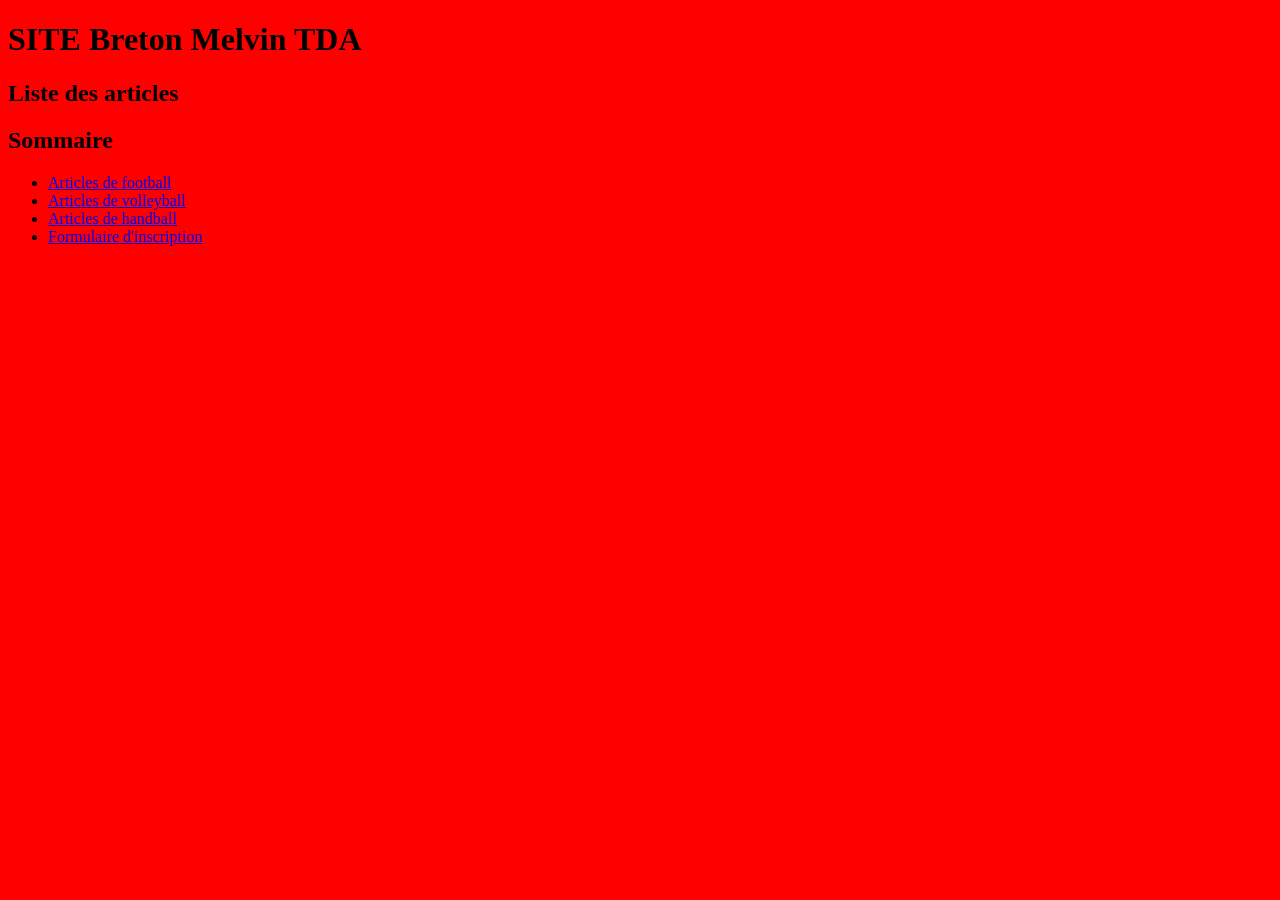
==== index.html @ 1b922bc9 "Add files via upload Premier export" ====
<!DOCTYPE html>
<html>
<head>
	<meta charset="utf-8">
	<meta name="viewport" content="width=device-width, initial-scale=1">
	<h1> SITE Breton Melvin TDA </h1>
	<body bgcolor="red">
		<h2> Liste des articles</h2>
	<h2> Sommaire</h2>
	<ul>
		<li><a href="foot.html"> Articles de football </a></li>
		<li><a href="volley.html"> Articles de volleyball </a></li>
		<li><a href="hand.html"> Articles de handball </a></li>
		<li><a href="formulaire.html"> Formulaire d'inscription </a></li>
</head>
<body>

</body>
</html>
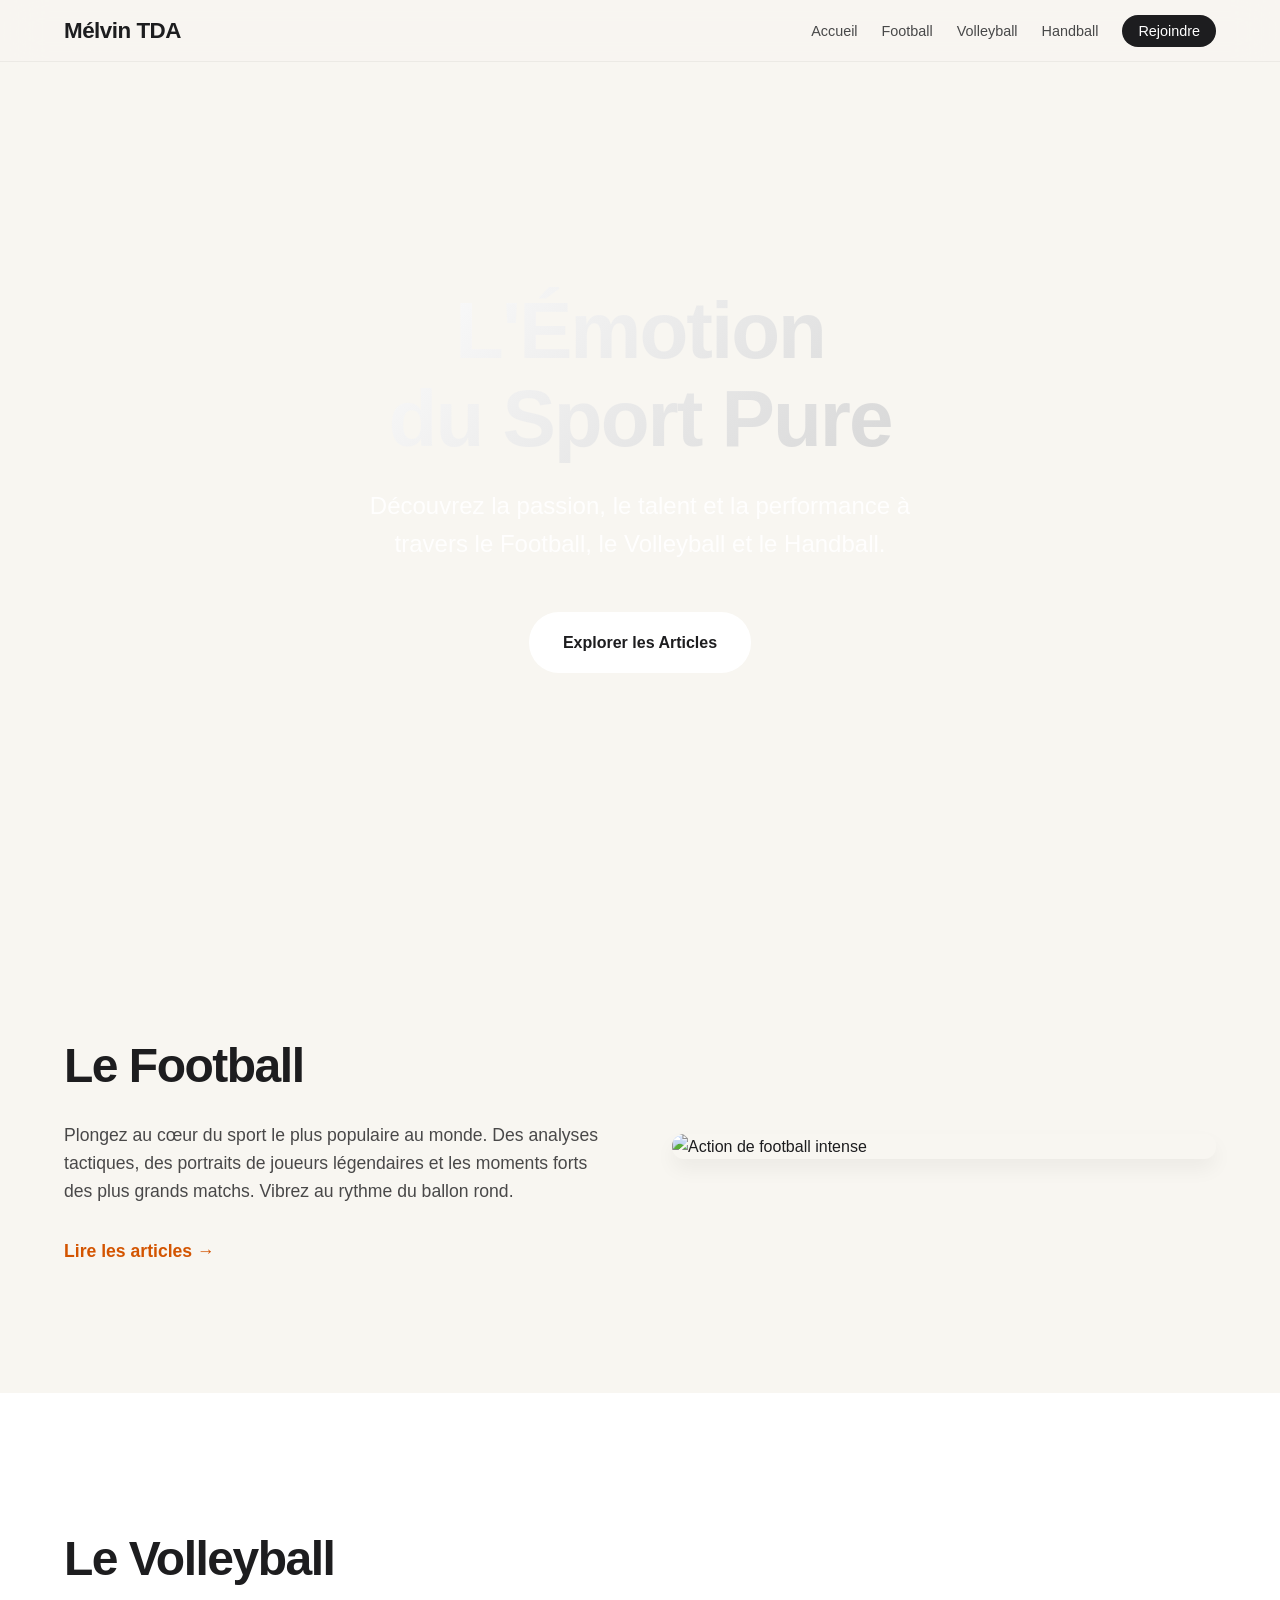
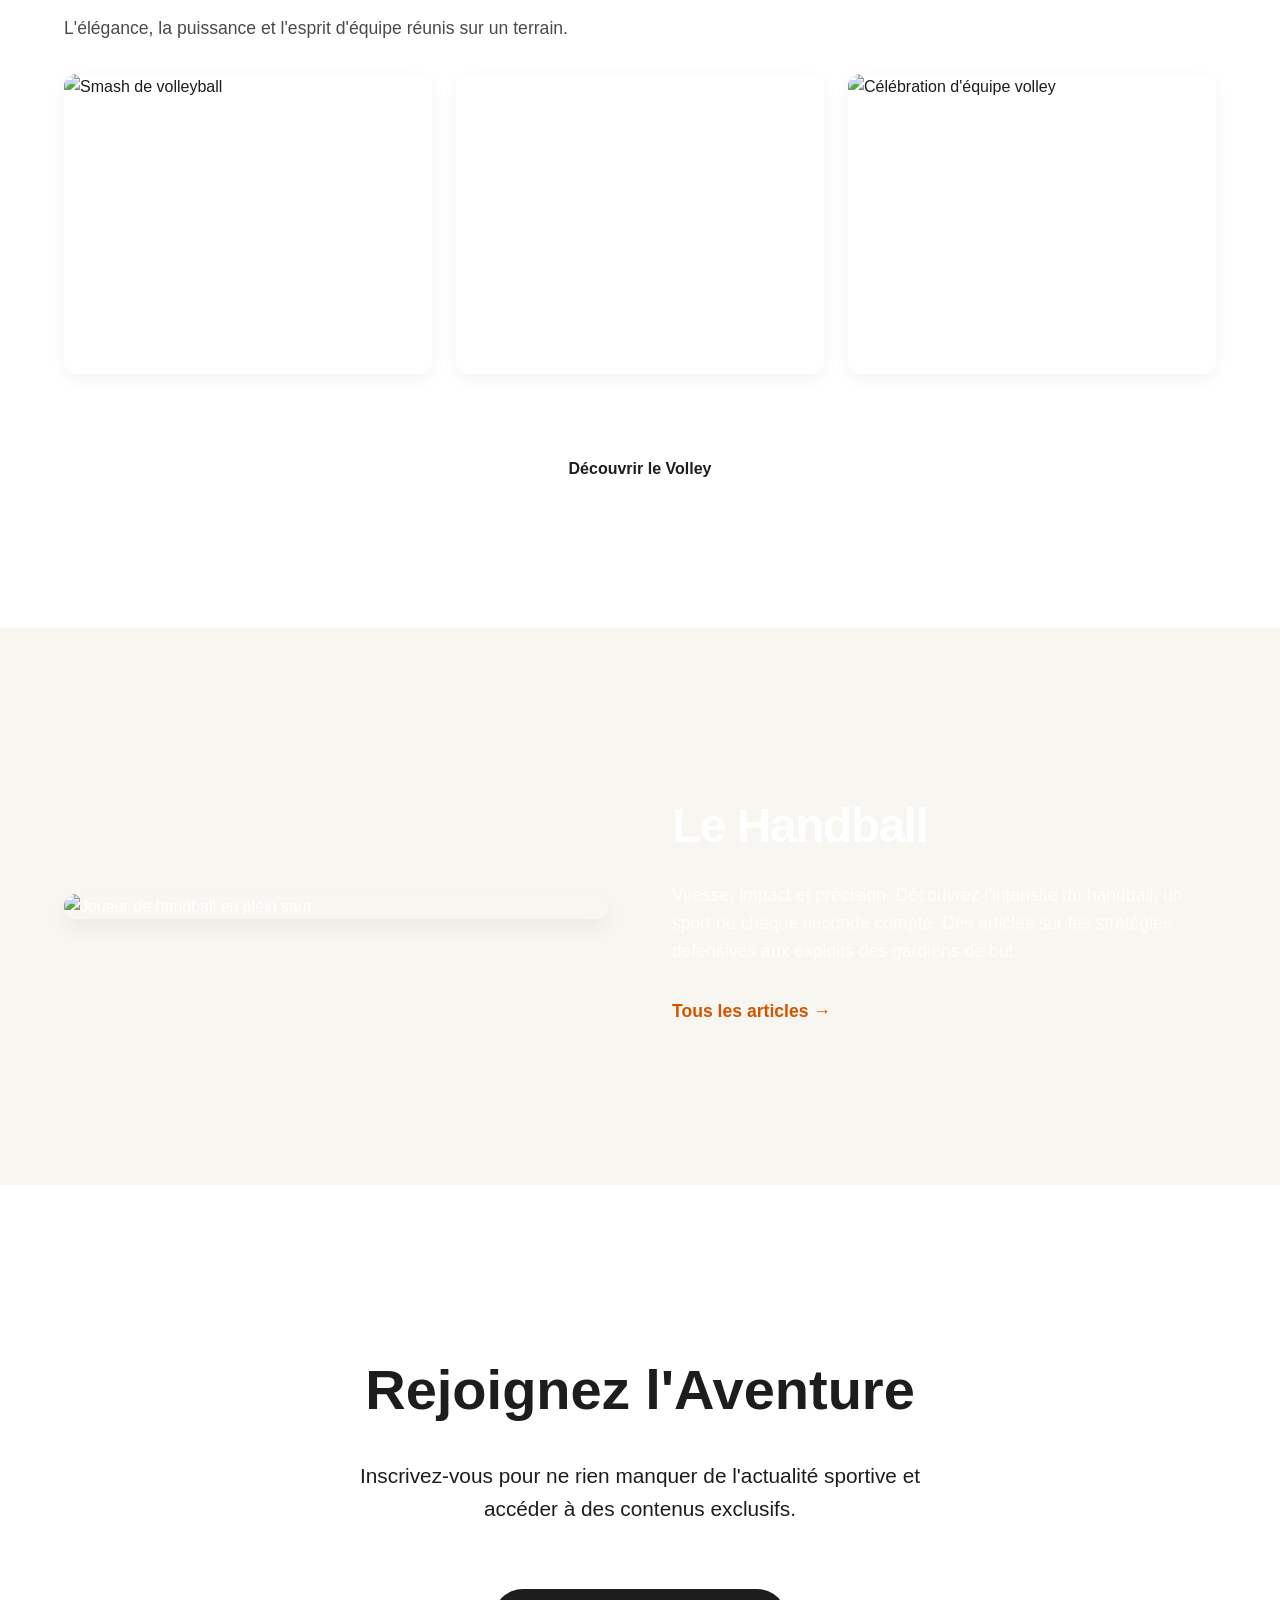
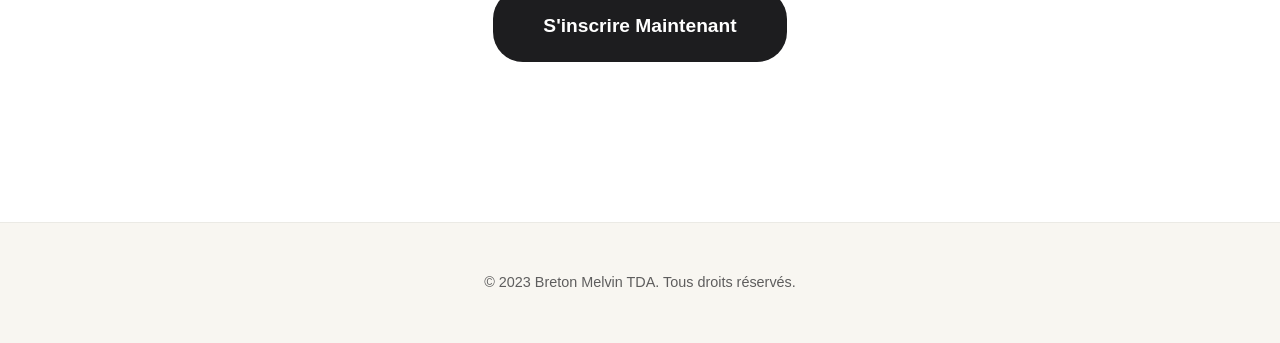
==== commit 04533143: "Add files via upload" ====
--- a/index.html
+++ b/index.html
@@ -1,19 +1,109 @@
 <!DOCTYPE html>
-<html>
+<html lang="fr">
 <head>
-	<meta charset="utf-8">
-	<meta name="viewport" content="width=device-width, initial-scale=1">
-	<h1> SITE Breton Melvin TDA </h1>
-	<body bgcolor="red">
-		<h2> Liste des articles</h2>
-	<h2> Sommaire</h2>
-	<ul>
-		<li><a href="foot.html"> Articles de football </a></li>
-		<li><a href="volley.html"> Articles de volleyball </a></li>
-		<li><a href="hand.html"> Articles de handball </a></li>
-		<li><a href="formulaire.html"> Formulaire d'inscription </a></li>
+    <meta charset="utf-8">
+    <meta name="viewport" content="width=device-width, initial-scale=1">
+    <title>Mélvin TDA Sports - L'Émotion Pure</title>
+    <link rel="stylesheet" href="style.css">
 </head>
 <body>
 
+    <nav class="navbar">
+        <div class="container">
+            <a href="#" class="brand">Mélvin TDA</a>
+            <ul class="nav-links">
+                <li><a href="#hero">Accueil</a></li>
+                <li><a href="#foot">Football</a></li>
+                <li><a href="#volley">Volleyball</a></li>
+                <li><a href="#hand">Handball</a></li>
+                <li><a href="#rejoindre" class="btn-nav">Rejoindre</a></li>
+            </ul>
+        </div>
+    </nav>
+
+    <header id="hero" class="hero-section">
+        <video autoplay loop muted playsinline class="back-video">
+            <source src="video-intro-sports.mp4" type="video/mp4">
+            Votre navigateur ne supporte pas le tag vidéo.
+        </video>
+        <div class="hero-content">
+            <h1>L'Émotion<br>du Sport Pure</h1>
+            <p>Découvrez la passion, le talent et la performance à travers le Football, le Volleyball et le Handball.</p>
+            <a href="#foot" class="btn-main">Explorer les Articles</a>
+        </div>
+    </header>
+
+    <main>
+        <section id="foot" class="sport-section">
+            <div class="container">
+                <div class="sport-grid">
+                    <div class="sport-text">
+                        <h2>Le Football</h2>
+                        <p>Plongez au cœur du sport le plus populaire au monde. Des analyses tactiques, des portraits de joueurs légendaires et les moments forts des plus grands matchs. Vibrez au rythme du ballon rond.</p>
+                        <a href="foot.html" class="btn-text">Lire les articles →</a>
+                    </div>
+                    <div class="sport-image">
+                        <img src="chemin/vers/ton/image-football.jpg" alt="Action de football intense">
+                    </div>
+                </div>
+            </div>
+        </section>
+
+        <section id="volley" class="sport-section alternate-bg">
+            <div class="container">
+                <h2>Le Volleyball</h2>
+                <p class="section-subtitle">L'élégance, la puissance et l'esprit d'équipe réunis sur un terrain.</p>
+                <div class="media-grid">
+                    <div class="media-item">
+                        <img src="chemin/vers/ton/image-volley-1.jpg" alt="Smash de volleyball">
+                    </div>
+                    <div class="media-item">
+                        <video loop muted playsinline class="grid-video">
+                            <source src="video-volley.mp4" type="video/mp4">
+                        </video>
+                    </div>
+                    <div class="media-item">
+                        <img src="chemin/vers/ton/image-volley-2.jpg" alt="Célébration d'équipe volley">
+                    </div>
+                </div>
+                <div class="text-center">
+                    <a href="volley.html" class="btn-main">Découvrir le Volley</a>
+                </div>
+            </div>
+        </section>
+
+        <section id="hand" class="sport-section video-bg-section">
+            <video autoplay loop muted playsinline class="back-video">
+                <source src="video-background-handball.mp4" type="video/mp4">
+            </video>
+            <div class="container relative-content">
+                <div class="sport-grid reverse">
+                    <div class="sport-text light-text">
+                        <h2>Le Handball</h2>
+                        <p>Vitesse, impact et précision. Découvrez l'intensité du handball, un sport où chaque seconde compte. Des articles sur les stratégies défensives aux exploits des gardiens de but.</p>
+                        <a href="hand.html" class="btn-text light">Tous les articles →</a>
+                    </div>
+                    <div class="sport-image">
+                        <img src="chemin/vers/ton/image-handball.jpg" alt="Joueur de handball en plein saut">
+                    </div>
+                </div>
+            </div>
+        </section>
+
+        <section id="rejoindre" class="join-section">
+            <div class="container text-center">
+                <h2>Rejoignez l'Aventure</h2>
+                <p>Inscrivez-vous pour ne rien manquer de l'actualité sportive et accéder à des contenus exclusifs.</p>
+                <a href="formulaire.html" class="btn-lg">S'inscrire Maintenant</a>
+            </div>
+        </section>
+    </main>
+
+    <footer class="footer">
+        <div class="container text-center">
+            <p>&copy; 2023 Breton Melvin TDA. Tous droits réservés.</p>
+        </div>
+    </footer>
+
 </body>
 </html>
--- a/style.css
+++ b/style.css
@@ -0,0 +1,454 @@
+/* --- RESET DE BASE --- */
+* {
+    margin: 0;
+    padding: 0;
+    box-sizing: border-box;
+}
+
+/* --- VARIABLES DE COULEURS ET DE STYLE (INSPIRATION APPLE) --- */
+:root {
+    --bg-color: #F8F6F1; /* Un beige très clair et moderne */
+    --text-color: #1D1D1F; /* Gris très foncé, presque noir */
+    --accent-color: #D35400; /* Ton orange "Terre battue" pour le dynamisme */
+    --white: #FFFFFF;
+    --black: #000000;
+    --nav-bg: rgba(248, 246, 241, 0.9); /* Beige semi-transparent pour la nav */
+    --transition-smooth: all 0.5s cubic-bezier(0.6, 0, 0.4, 1); /* Transition Apple-like */
+}
+
+/* --- DÉFILEMENT FLUIDE --- */
+html {
+    scroll-behavior: smooth;
+    font-size: 16px;
+}
+
+/* --- CORPS DE LA PAGE --- */
+body {
+    font-family: -apple-system, BlinkMacSystemFont, "Segoe UI", Roboto, Helvetica, Arial, sans-serif, "Apple Color Emoji", "Segoe UI Emoji", "Segoe UI Symbol";
+    background-color: var(--bg-color);
+    color: var(--text-color);
+    line-height: 1.6;
+    overflow-x: hidden;
+}
+
+/* --- UTILITAIRES --- */
+.container {
+    max-width: 1200px;
+    margin: 0 auto;
+    padding: 0 1.5rem;
+    width: 100%;
+}
+
+.text-center { text-align: center; }
+.relative-content { position: relative; z-index: 10; }
+
+/* --- BARRE DE NAVIGATION (STYLE APPLE) --- */
+.navbar {
+    position: fixed;
+    top: 0;
+    width: 100%;
+    background-color: var(--nav-bg);
+    backdrop-filter: blur(20px); /* Effet de flou derrière la barre */
+    z-index: 1000;
+    padding: 0.8rem 0;
+    border-bottom: 1px solid rgba(0, 0, 0, 0.05);
+}
+
+.navbar .container {
+    display: flex;
+    justify-content: space-between;
+    align-items: center;
+}
+
+.brand {
+    font-size: 1.4rem;
+    font-weight: 700;
+    color: var(--text-color);
+    text-decoration: none;
+    letter-spacing: -0.5px;
+}
+
+.nav-links {
+    list-style: none;
+    display: flex;
+    gap: 1.5rem;
+    align-items: center;
+}
+
+.nav-links a {
+    text-decoration: none;
+    color: var(--text-color);
+    font-size: 0.9rem;
+    font-weight: 500;
+    opacity: 0.8;
+    transition: opacity 0.3s ease;
+}
+
+.nav-links a:hover {
+    opacity: 1;
+}
+
+.btn-nav {
+    background-color: var(--text-color);
+    color: var(--white) !important;
+    padding: 0.5rem 1rem;
+    border-radius: 20px;
+    opacity: 1 !important;
+    transition: background-color 0.3s ease;
+}
+
+.btn-nav:hover {
+    background-color: var(--accent-color);
+}
+
+/* --- SECTION HÉROS (INTRODUCTION IMMERSIVE AVEC VIDÉO) --- */
+.hero-section {
+    width: 100vw;
+    height: 100vh;
+    position: relative;
+    overflow: hidden;
+    display: flex;
+    align-items: center;
+    justify-content: center;
+    padding-top: 60px; /* Espace pour la navbar */
+}
+
+.back-video {
+    position: absolute;
+    top: 0;
+    left: 0;
+    min-width: 100%;
+    min-height: 100%;
+    width: auto;
+    height: auto;
+    z-index: -1;
+    object-fit: cover; /* Assure que la vidéo couvre tout l'espace */
+}
+
+.hero-content {
+    text-align: center;
+    color: var(--white);
+    z-index: 10;
+    max-width: 800px;
+    padding: 0 1rem;
+    /* Animation d'apparition au chargement */
+    animation: fadeUpHero 1s ease-out forwards;
+    opacity: 0;
+    transform: translateY(30px);
+}
+
+.hero-section h1 {
+    font-size: 5rem;
+    font-weight: 800;
+    line-height: 1.1;
+    letter-spacing: -2px;
+    margin-bottom: 1.5rem;
+    background: linear-gradient(135deg, #fff 0%, #d5d5d5 100%);
+    -webkit-background-clip: text;
+    -webkit-text-fill-color: transparent;
+}
+
+.hero-section p {
+    font-size: 1.5rem;
+    font-weight: 400;
+    opacity: 0.9;
+    margin-bottom: 3rem;
+    max-width: 600px;
+    margin-left: auto;
+    margin-right: auto;
+}
+
+/* --- BOUTONS (MÊMES ANIMATIONS QUE DEMANDÉES PRÉCÉDEMMENT) --- */
+.btn-main, .btn-lg {
+    display: inline-block;
+    text-decoration: none;
+    background-color: var(--white);
+    color: var(--text-color);
+    font-weight: 600;
+    border-radius: 30px;
+    transition: var(--transition-smooth);
+    border: 2px solid transparent;
+}
+
+.btn-main {
+    padding: 1rem 2rem;
+    font-size: 1rem;
+}
+
+.btn-lg {
+    padding: 1.2rem 3rem;
+    font-size: 1.2rem;
+    background-color: var(--text-color);
+    color: var(--white);
+}
+
+.btn-main:hover, .btn-lg:hover {
+    transform: translateY(-5px) scale(1.02);
+    box-shadow: 0 12px 20px rgba(0, 0, 0, 0.15);
+    border-color: var(--accent-color);
+    color: var(--accent-color);
+}
+
+.btn-main:hover { background-color: var(--white); }
+.btn-lg:hover { background-color: var(--text-color); }
+
+/* --- SECTIONS DE SPORT --- */
+.sport-section {
+    padding: 8rem 0;
+    width: 100%;
+}
+
+.alternate-bg {
+    background-color: var(--white);
+}
+
+.section-subtitle {
+    font-size: 1.2rem;
+    opacity: 0.7;
+    margin-bottom: 4rem;
+    max-width: 600px;
+}
+
+.sport-section h2 {
+    font-size: 3rem;
+    font-weight: 700;
+    letter-spacing: -1.5px;
+    margin-bottom: 1rem;
+}
+
+.sport-section p {
+    font-size: 1.1rem;
+    margin-bottom: 2rem;
+    opacity: 0.8;
+}
+
+/* --- GRILLE DE SPORT (GRANDS VISUELS ALTERNÉS) --- */
+.sport-grid {
+    display: grid;
+    grid-template-columns: 1fr 1fr;
+    gap: 4rem;
+    align-items: center;
+}
+
+.sport-grid.reverse .sport-text { grid-column: 2; grid-row: 1; }
+.sport-grid.reverse .sport-image { grid-column: 1; grid-row: 1; }
+
+.sport-text {
+    display: flex;
+    flex-direction: column;
+    justify-content: center;
+    /* Animation d'apparition discrète au défilement (simulée sans JS) */
+    animation: fadeUp 1s ease-out forwards;
+    opacity: 0;
+    transform: translateY(20px);
+}
+
+.sport-image {
+    width: 100%;
+    overflow: hidden;
+    border-radius: 12px;
+    box-shadow: 0 10px 20px rgba(0, 0, 0, 0.05);
+}
+
+.sport-image img {
+    width: 100%;
+    height: auto;
+    object-fit: cover;
+    transition: transform 0.5s ease;
+}
+
+.sport-image:hover img {
+    transform: scale(1.03); /* Zoom léger au survol de l'image */
+}
+
+/* --- BOUTON TEXTE --- */
+.btn-text {
+    text-decoration: none;
+    color: var(--accent-color);
+    font-weight: 600;
+    font-size: 1.1rem;
+    transition: var(--transition-smooth);
+}
+
+.btn-text:hover {
+    color: var(--text-color);
+    transform: translateX(5px);
+}
+
+.btn-text.light {
+    color: var(--accent-color);
+}
+.btn-text.light:hover {
+    color: var(--white);
+}
+
+/* --- GRILLE DE MÉDIAS (VOLLEYBALL) --- */
+.media-grid {
+    display: grid;
+    grid-template-columns: repeat(auto-fit, minmax(300px, 1fr));
+    gap: 1.5rem;
+    margin-bottom: 4rem;
+}
+
+.media-item {
+    overflow: hidden;
+    border-radius: 12px;
+    box-shadow: 0 5px 15px rgba(0, 0, 0, 0.05);
+    height: 300px;
+}
+
+.media-item img, .grid-video {
+    width: 100%;
+    height: 100%;
+    object-fit: cover;
+    transition: transform 0.5s ease;
+}
+
+.media-item:hover img, .media-item:hover .grid-video {
+    transform: scale(1.05);
+}
+
+/* --- SECTION AVEC VIDÉO D'ARRIÈRE-PLAN (HANDBALL) --- */
+.video-bg-section {
+    position: relative;
+    overflow: hidden;
+    color: var(--white);
+    padding: 10rem 0;
+}
+
+.video-bg-section .back-video {
+    filter: brightness(0.6); /* Assombrit la vidéo pour la lisibilité */
+}
+
+.light-text h2, .light-text p {
+    color: var(--white);
+}
+
+/* --- SECTION REJOINDRE --- */
+.join-section {
+    padding: 10rem 0;
+    background-color: var(--white);
+}
+
+.join-section h2 {
+    font-size: 3.5rem;
+    font-weight: 800;
+    margin-bottom: 1.5rem;
+}
+
+.join-section p {
+    font-size: 1.3rem;
+    max-width: 600px;
+    margin-left: auto;
+    margin-right: auto;
+    margin-bottom: 4rem;
+}
+
+/* --- PIED DE PAGE --- */
+.footer {
+    padding: 3rem 0;
+    background-color: var(--bg-color);
+    border-top: 1px solid rgba(0, 0, 0, 0.05);
+}
+
+.footer p {
+    font-size: 0.9rem;
+    opacity: 0.7;
+}
+
+/* --- ANIMATIONS (KEYFRAMES) --- */
+@keyframes fadeUpHero {
+    to {
+        opacity: 1;
+        transform: translateY(0);
+    }
+}
+
+@keyframes fadeUp {
+    to {
+        opacity: 1;
+        transform: translateY(0);
+    }
+}
+
+/* --- RESPONSIVE DESIGN (ADAPTATION MOBILE) --- */
+@media (max-width: 992px) {
+    .hero-section h1 { font-size: 4rem; }
+    .hero-section p { font-size: 1.3rem; }
+    .sport-grid { grid-template-columns: 1fr; gap: 2rem; }
+    .sport-grid.reverse .sport-text, .sport-grid.reverse .sport-image { grid-column: 1; }
+    .sport-text { text-align: center; align-items: center; }
+}
+
+@media (max-width: 768px) {
+    .nav-links { display: none; } /* Cache les liens sur mobile */
+    .hero-section h1 { font-size: 3rem; }
+    .hero-section p { font-size: 1.1rem; }
+    .sport-section { padding: 5rem 0; }
+    .join-section h2 { font-size: 2.5rem; }
+}
+
+/* --- STYLES POUR LES PAGES ARTICLES (FOOT, VOLLEY, HAND) --- */
+.page-header {
+    padding: 10rem 1rem 4rem; /* Espace pour la barre de navigation */
+    background-color: var(--white);
+    text-align: center;
+}
+
+.page-header h1 {
+    font-size: 3.5rem;
+    font-weight: 800;
+    letter-spacing: -1px;
+    margin-bottom: 1.5rem;
+}
+
+.page-header p {
+    font-size: 1.2rem;
+    max-width: 800px;
+    margin: 0 auto;
+    opacity: 0.8;
+}
+
+.products-section {
+    padding: 4rem 1rem 8rem;
+    background-color: var(--bg-color);
+}
+
+.product-grid {
+    display: grid;
+    grid-template-columns: repeat(auto-fit, minmax(280px, 1fr));
+    gap: 2rem;
+    margin-bottom: 4rem;
+}
+
+.product-card {
+    background-color: var(--white);
+    border-radius: 16px;
+    padding: 2rem;
+    text-align: center;
+    box-shadow: 0 4px 10px rgba(0, 0, 0, 0.03);
+    transition: var(--transition-smooth);
+}
+
+.product-card:hover {
+    transform: translateY(-8px);
+    box-shadow: 0 15px 30px rgba(0, 0, 0, 0.08);
+}
+
+.product-card img {
+    width: 200px;
+    height: 200px;
+    object-fit: contain; /* Garde les proportions de l'image sans la déformer */
+    margin-bottom: 1.5rem;
+    transition: transform 0.5s ease;
+}
+
+.product-card:hover img {
+    transform: scale(1.05);
+}
+
+.product-card h3 {
+    font-size: 1.3rem;
+    font-weight: 600;
+    color: var(--text-color);
+}
